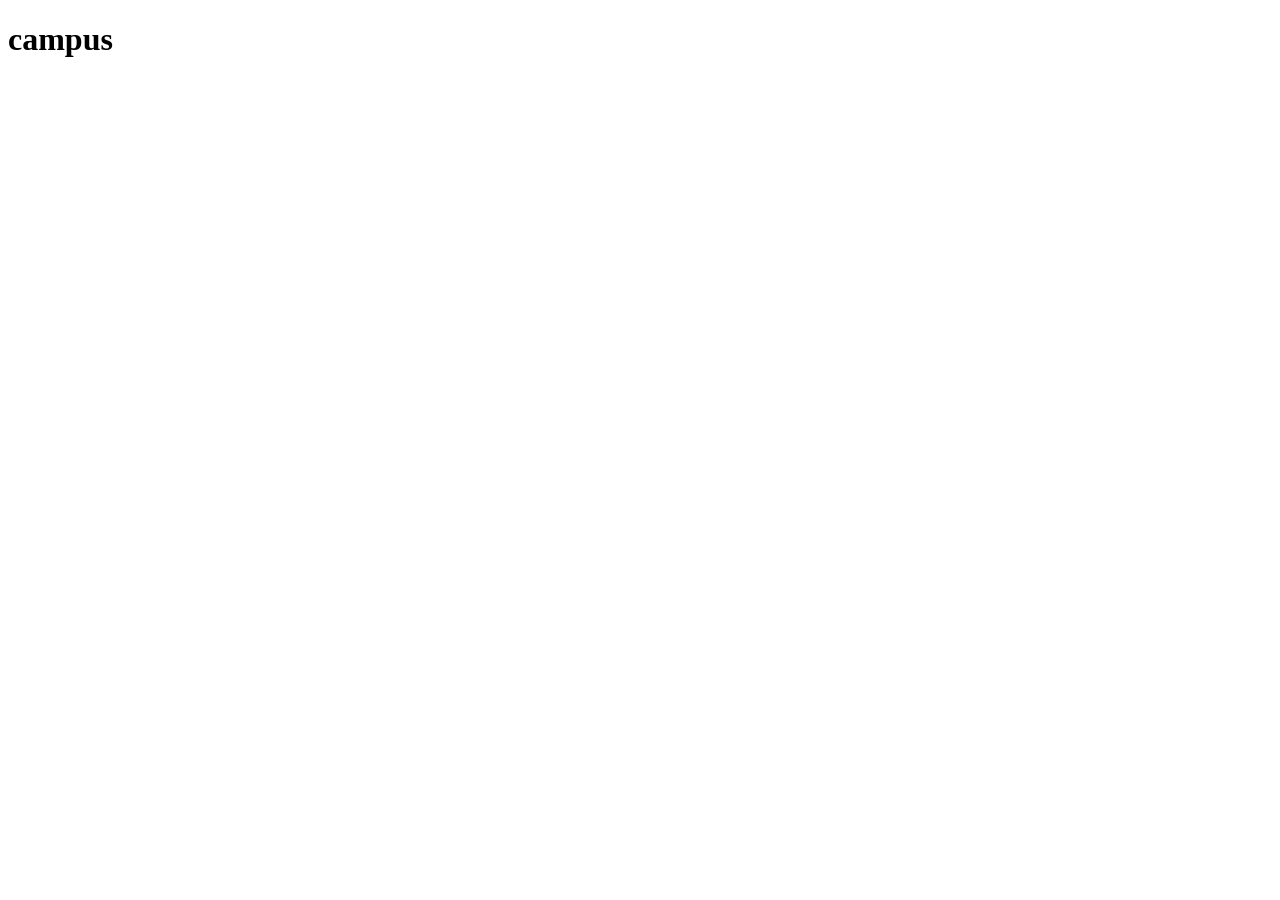
==== index.html @ 8ebcd8c6 "added structure to the repo" ====
<!DOCTYPE html>
<html lang="en">
<head>
    <meta charset="UTF-8">
    <meta name="viewport" content="width=device-width, initial-scale=1.0">
    <title>Student Finance Tracker</title>
</head>
<body>
    <h1>
        campus
    </h1>
</body>
</html>
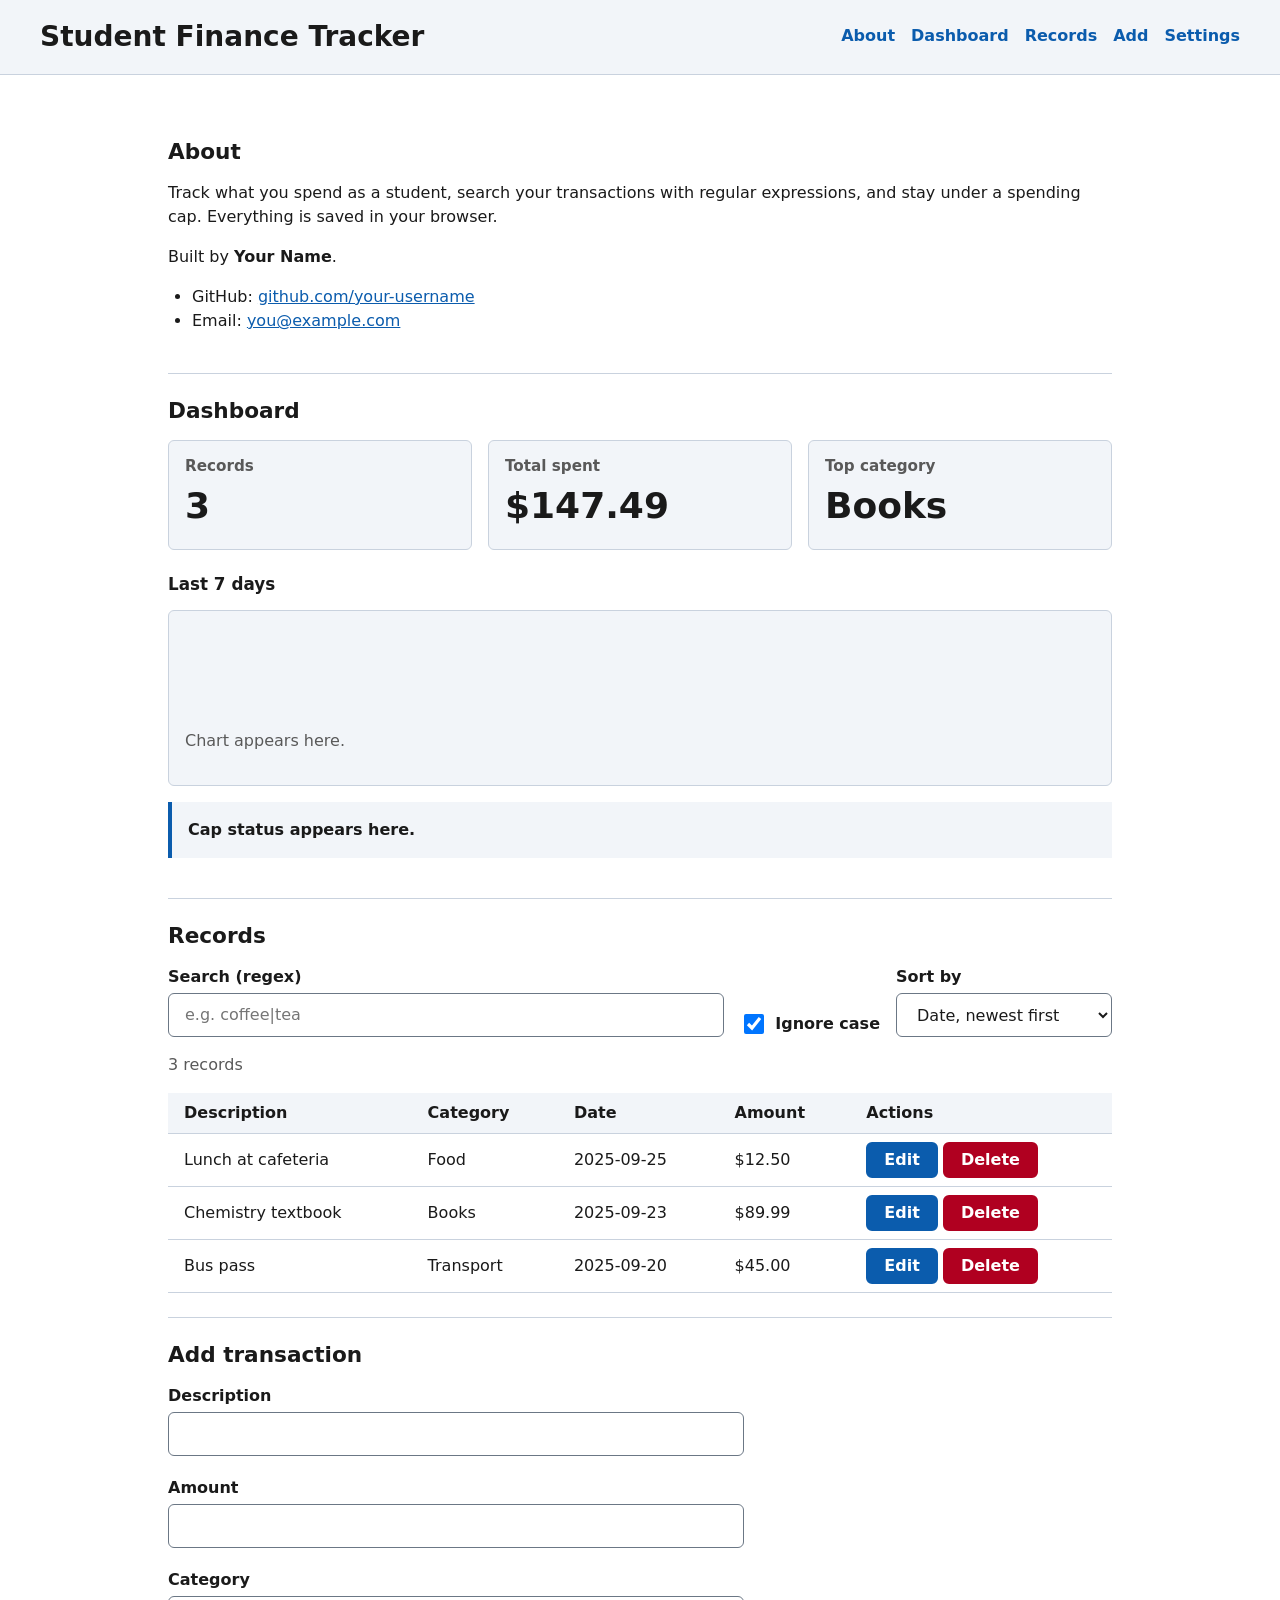
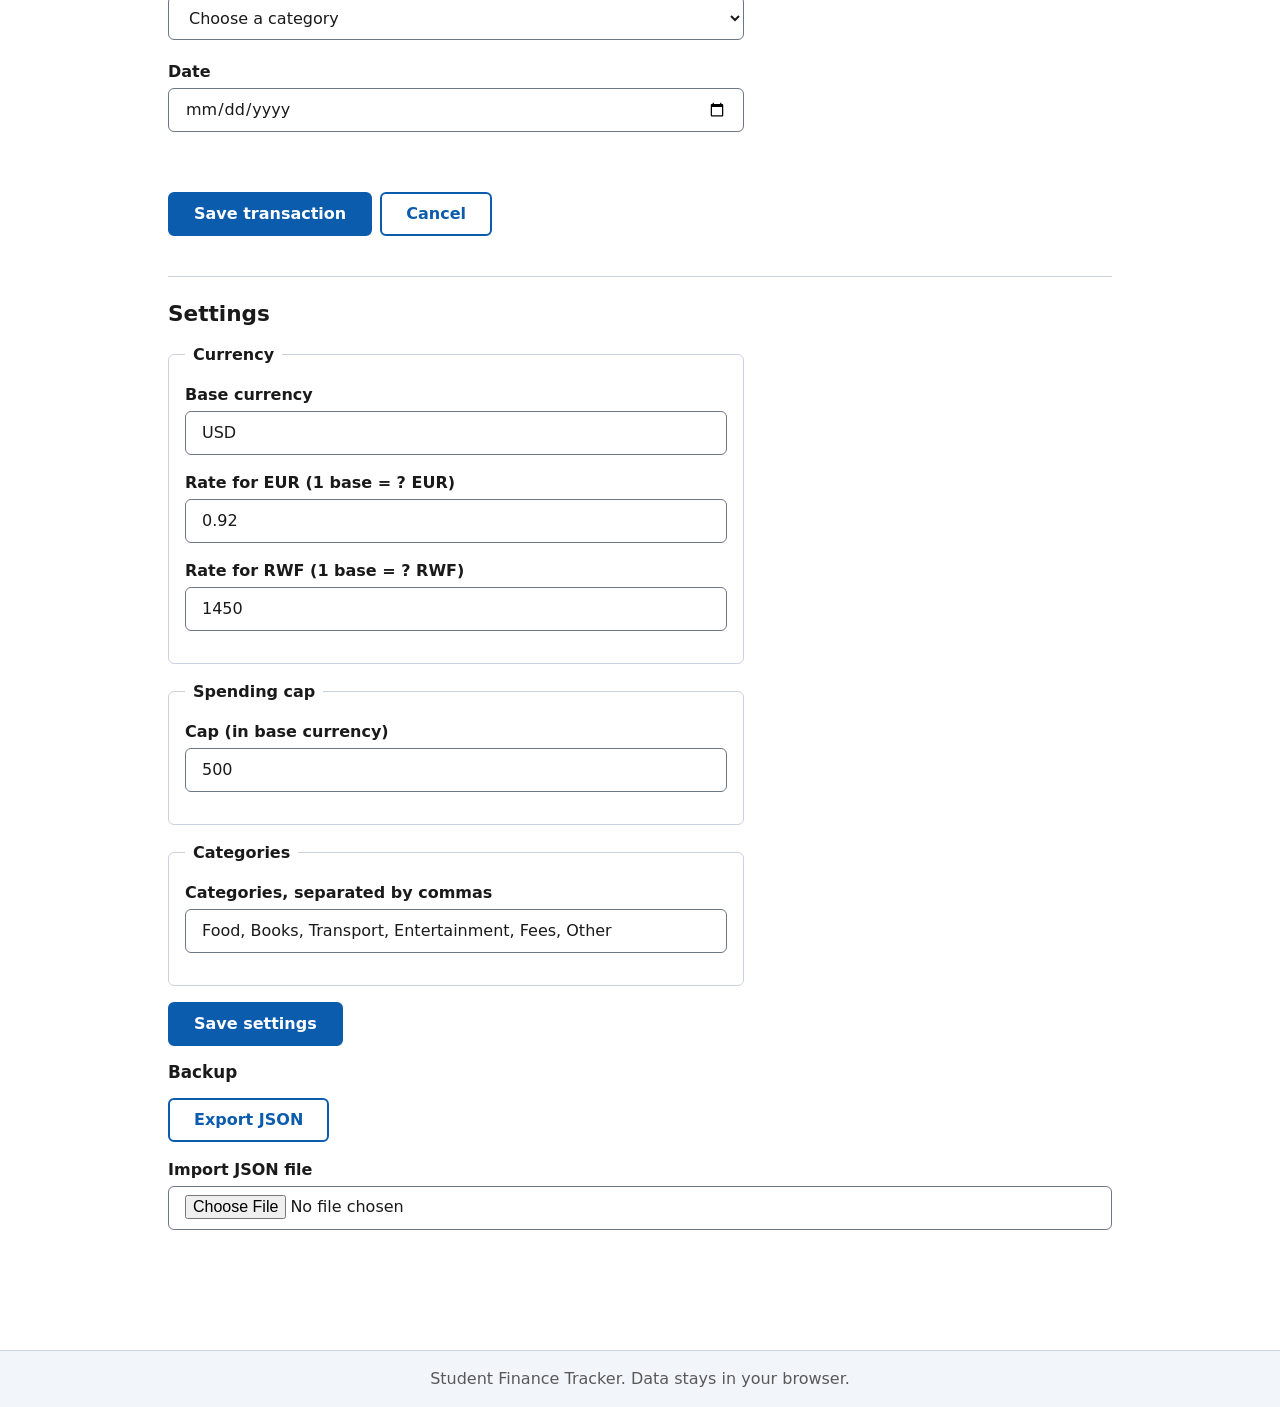
==== commit 54d5d75e: "M2-sematic html and mobile-first base css" ====
--- a/index.html
+++ b/index.html
@@ -1,13 +1,246 @@
 <!DOCTYPE html>
 <html lang="en">
 <head>
-    <meta charset="UTF-8">
-    <meta name="viewport" content="width=device-width, initial-scale=1.0">
-    <title>Student Finance Tracker</title>
+  <meta charset="UTF-8">
+  <meta name="viewport" content="width=device-width, initial-scale=1">
+  <title>Student Finance Tracker</title>
+  <link rel="stylesheet" href="styles/main.css">
 </head>
 <body>
-    <h1>
-        campus
-    </h1>
+  <a class="skip-link" href="#main">Skip to content</a>
+
+  <header class="site-header">
+    <h1>Student Finance Tracker</h1>
+    <nav aria-label="Main">
+      <ul class="nav-list">
+        <li><a href="#about">About</a></li>
+        <li><a href="#dashboard">Dashboard</a></li>
+        <li><a href="#records">Records</a></li>
+        <li><a href="#form">Add</a></li>
+        <li><a href="#settings">Settings</a></li>
+      </ul>
+    </nav>
+  </header>
+
+  <main id="main" tabindex="-1">
+
+    <!-- ABOUT -->
+    <section id="about" aria-labelledby="about-title">
+      <h2 id="about-title">About</h2>
+      <p>Track what you spend as a student, search your transactions with regular expressions, and stay under a spending cap. Everything is saved in your browser.</p>
+      <p>Built by <strong>Your Name</strong>.</p>
+      <ul class="contact-list">
+        <li>GitHub: <a href="https://github.com/dkamanzi-dot">github.com/your-username</a></li>
+        <li>Email: <a href="d.kamanzi@alustudent.com">you@example.com</a></li>
+      </ul>
+    </section>
+
+    <!-- DASHBOARD -->
+    <section id="dashboard" aria-labelledby="dashboard-title">
+      <h2 id="dashboard-title">Dashboard</h2>
+
+      <div class="stats">
+        <div class="stat">
+          <h3>Records</h3>
+          <p class="stat-value" id="stat-count">3</p>
+        </div>
+        <div class="stat">
+          <h3>Total spent</h3>
+          <p class="stat-value" id="stat-total">$147.49</p>
+        </div>
+        <div class="stat">
+          <h3>Top category</h3>
+          <p class="stat-value" id="stat-top">Books</p>
+        </div>
+      </div>
+
+      <h3>Last 7 days</h3>
+      <div class="chart" id="trend-chart" role="img" aria-label="Spending for the last 7 days">
+        <p class="muted">Chart appears here.</p>
+      </div>
+
+      <p id="cap-message" class="cap-message" role="status" aria-live="polite">Cap status appears here.</p>
+    </section>
+
+    <!-- RECORDS -->
+    <section id="records" aria-labelledby="records-title">
+      <h2 id="records-title">Records</h2>
+
+      <div class="toolbar">
+        <div class="field">
+          <label for="search-input">Search (regex)</label>
+          <input type="text" id="search-input" autocomplete="off" placeholder="e.g. coffee|tea">
+        </div>
+        <div class="field field-inline">
+          <input type="checkbox" id="search-case" checked>
+          <label for="search-case">Ignore case</label>
+        </div>
+        <div class="field">
+          <label for="sort-select">Sort by</label>
+          <select id="sort-select">
+            <option value="date-desc">Date, newest first</option>
+            <option value="date-asc">Date, oldest first</option>
+            <option value="description-asc">Description, A to Z</option>
+            <option value="description-desc">Description, Z to A</option>
+            <option value="amount-asc">Amount, low to high</option>
+            <option value="amount-desc">Amount, high to low</option>
+          </select>
+        </div>
+      </div>
+
+      <p id="search-status" class="muted" role="status">3 records</p>
+
+      <table class="records-table">
+        <caption class="visually-hidden">Transactions</caption>
+        <thead>
+          <tr>
+            <th scope="col">Description</th>
+            <th scope="col">Category</th>
+            <th scope="col">Date</th>
+            <th scope="col">Amount</th>
+            <th scope="col">Actions</th>
+          </tr>
+        </thead>
+        <tbody>
+          <tr>
+            <td data-label="Description">Lunch at cafeteria</td>
+            <td data-label="Category">Food</td>
+            <td data-label="Date">2025-09-25</td>
+            <td data-label="Amount">$12.50</td>
+            <td data-label="Actions" class="actions">
+              <button type="button" class="btn btn-small">Edit</button>
+              <button type="button" class="btn btn-small btn-danger">Delete</button>
+            </td>
+          </tr>
+          <tr>
+            <td data-label="Description">Chemistry textbook</td>
+            <td data-label="Category">Books</td>
+            <td data-label="Date">2025-09-23</td>
+            <td data-label="Amount">$89.99</td>
+            <td data-label="Actions" class="actions">
+              <button type="button" class="btn btn-small">Edit</button>
+              <button type="button" class="btn btn-small btn-danger">Delete</button>
+            </td>
+          </tr>
+          <tr>
+            <td data-label="Description">Bus pass</td>
+            <td data-label="Category">Transport</td>
+            <td data-label="Date">2025-09-20</td>
+            <td data-label="Amount">$45.00</td>
+            <td data-label="Actions" class="actions">
+              <button type="button" class="btn btn-small">Edit</button>
+              <button type="button" class="btn btn-small btn-danger">Delete</button>
+            </td>
+          </tr>
+        </tbody>
+      </table>
+    </section>
+
+    <!-- ADD / EDIT FORM -->
+    <section id="form" aria-labelledby="form-title">
+      <h2 id="form-title">Add transaction</h2>
+
+      <form id="record-form" novalidate>
+        <div class="field">
+          <label for="description">Description</label>
+          <input type="text" id="description" name="description" aria-describedby="description-error" required>
+          <p class="error" id="description-error"></p>
+        </div>
+
+        <div class="field">
+          <label for="amount">Amount</label>
+          <input type="text" id="amount" name="amount" inputmode="decimal" aria-describedby="amount-error" required>
+          <p class="error" id="amount-error"></p>
+        </div>
+
+        <div class="field">
+          <label for="category">Category</label>
+          <select id="category" name="category" aria-describedby="category-error" required>
+            <option value="">Choose a category</option>
+            <option>Food</option>
+            <option>Books</option>
+            <option>Transport</option>
+            <option>Entertainment</option>
+            <option>Fees</option>
+            <option>Other</option>
+          </select>
+          <p class="error" id="category-error"></p>
+        </div>
+
+        <div class="field">
+          <label for="date">Date</label>
+          <input type="date" id="date" name="date" aria-describedby="date-error" required>
+          <p class="error" id="date-error"></p>
+        </div>
+
+        <p id="form-status" class="form-status" role="status"></p>
+
+        <div class="form-actions">
+          <button type="submit" class="btn">Save transaction</button>
+          <button type="button" class="btn btn-secondary" id="cancel-edit">Cancel</button>
+        </div>
+      </form>
+    </section>
+
+    <!-- SETTINGS -->
+    <section id="settings" aria-labelledby="settings-title">
+      <h2 id="settings-title">Settings</h2>
+
+      <form id="settings-form" novalidate>
+        <fieldset>
+          <legend>Currency</legend>
+          <div class="field">
+            <label for="base-currency">Base currency</label>
+            <input type="text" id="base-currency" value="USD">
+          </div>
+          <div class="field">
+            <label for="rate-eur">Rate for EUR (1 base = ? EUR)</label>
+            <input type="text" id="rate-eur" inputmode="decimal" value="0.92">
+          </div>
+          <div class="field">
+            <label for="rate-rwf">Rate for RWF (1 base = ? RWF)</label>
+            <input type="text" id="rate-rwf" inputmode="decimal" value="1450">
+          </div>
+        </fieldset>
+
+        <fieldset>
+          <legend>Spending cap</legend>
+          <div class="field">
+            <label for="cap-input">Cap (in base currency)</label>
+            <input type="text" id="cap-input" inputmode="decimal" value="500">
+          </div>
+        </fieldset>
+
+        <fieldset>
+          <legend>Categories</legend>
+          <div class="field">
+            <label for="categories-input">Categories, separated by commas</label>
+            <input type="text" id="categories-input" value="Food, Books, Transport, Entertainment, Fees, Other">
+          </div>
+        </fieldset>
+
+        <div class="form-actions">
+          <button type="submit" class="btn">Save settings</button>
+        </div>
+      </form>
+
+      <h3>Backup</h3>
+      <div class="form-actions">
+        <button type="button" class="btn btn-secondary" id="export-btn">Export JSON</button>
+      </div>
+      <div class="field">
+        <label for="import-file">Import JSON file</label>
+        <input type="file" id="import-file" accept="application/json,.json">
+      </div>
+      <p id="data-status" class="form-status" role="status"></p>
+    </section>
+
+  </main>
+
+  <footer class="site-footer">
+    <p>Student Finance Tracker. Data stays in your browser.</p>
+  </footer>
+
+  <script type="module" src="scripts/ui.js"></script>
 </body>
 </html>
--- a/styles/main.css
+++ b/styles/main.css
@@ -0,0 +1,481 @@
+/* ---------- Tokens ---------- */
+:root {
+  --text: #1a1a1a;
+  --muted: #595959;
+  --bg: #ffffff;
+  --surface: #f2f5f9;
+  --border: #c9d2de;
+  --primary: #0b5cad;
+  --primary-dark: #08457f;
+  --error: #b00020;
+  --mark: #ffe066;
+
+  --space-1: 0.25rem;
+  --space-2: 0.5rem;
+  --space-3: 1rem;
+  --space-4: 1.5rem;
+  --space-5: 2.5rem;
+  --radius: 6px;
+  --font: system-ui, -apple-system, "Segoe UI", Roboto, Arial, sans-serif;
+}
+
+/* ---------- Reset and base ---------- */
+*,
+*::before,
+*::after {
+  box-sizing: border-box;
+}
+
+body {
+  margin: 0;
+  font-family: var(--font);
+  line-height: 1.5;
+  color: var(--text);
+  background: var(--bg);
+}
+
+h1, h2, h3 {
+  line-height: 1.2;
+  margin: 0 0 var(--space-3);
+}
+
+h1 { font-size: 1.5rem; }
+h2 { font-size: 1.35rem; }
+h3 { font-size: 1.05rem; }
+
+p { margin: 0 0 var(--space-3); }
+
+a { color: var(--primary); }
+
+img { max-width: 100%; }
+
+.muted { color: var(--muted); }
+
+/* ---------- Accessibility helpers ---------- */
+.visually-hidden {
+  position: absolute;
+  width: 1px;
+  height: 1px;
+  margin: -1px;
+  padding: 0;
+  overflow: hidden;
+  clip: rect(0 0 0 0);
+  white-space: nowrap;
+  border: 0;
+}
+
+.skip-link {
+  position: absolute;
+  left: var(--space-2);
+  top: -4rem;
+  padding: var(--space-2) var(--space-3);
+  background: var(--text);
+  color: #ffffff;
+  border-radius: var(--radius);
+  z-index: 100;
+}
+
+.skip-link:focus {
+  top: var(--space-2);
+}
+
+:focus-visible {
+  outline: 3px solid var(--primary);
+  outline-offset: 2px;
+}
+
+main:focus {
+  outline: none;
+}
+
+/* ---------- Layout ---------- */
+.site-header {
+  display: flex;
+  flex-direction: column;
+  gap: var(--space-2);
+  padding: var(--space-3);
+  background: var(--surface);
+  border-bottom: 1px solid var(--border);
+}
+
+.site-header h1 { margin: 0; }
+
+.nav-list {
+  display: flex;
+  flex-wrap: wrap;
+  gap: var(--space-2) var(--space-3);
+  margin: 0;
+  padding: 0;
+  list-style: none;
+}
+
+.nav-list a {
+  display: inline-block;
+  padding: var(--space-2) 0;
+  font-weight: 600;
+  text-decoration: none;
+  border-bottom: 2px solid transparent;
+  transition: border-color 0.2s ease;
+}
+
+.nav-list a:hover {
+  border-bottom-color: var(--primary);
+}
+
+main {
+  max-width: 64rem;
+  margin: 0 auto;
+  padding: var(--space-3);
+}
+
+main > section {
+  padding: var(--space-4) 0;
+  border-bottom: 1px solid var(--border);
+}
+
+main > section:last-child {
+  border-bottom: 0;
+}
+
+.contact-list {
+  padding-left: var(--space-4);
+}
+
+.site-footer {
+  padding: var(--space-3);
+  text-align: center;
+  color: var(--muted);
+  background: var(--surface);
+  border-top: 1px solid var(--border);
+}
+
+.site-footer p { margin: 0; }
+
+/* ---------- Forms ---------- */
+.field {
+  display: flex;
+  flex-direction: column;
+  gap: var(--space-1);
+  margin-bottom: var(--space-3);
+}
+
+.field-inline {
+  flex-direction: row;
+  align-items: center;
+  gap: var(--space-2);
+}
+
+label {
+  font-weight: 600;
+}
+
+input[type="text"],
+input[type="date"],
+input[type="file"],
+select {
+  width: 100%;
+  min-height: 2.75rem;
+  padding: var(--space-2) var(--space-3);
+  font: inherit;
+  color: var(--text);
+  background: #ffffff;
+  border: 1px solid #6b7785;
+  border-radius: var(--radius);
+}
+
+input[type="checkbox"] {
+  width: 1.25rem;
+  height: 1.25rem;
+}
+
+fieldset {
+  margin: 0 0 var(--space-3);
+  padding: var(--space-3);
+  border: 1px solid var(--border);
+  border-radius: var(--radius);
+}
+
+legend {
+  padding: 0 var(--space-2);
+  font-weight: 700;
+}
+
+.error {
+  min-height: 0;
+  margin: 0;
+  color: var(--error);
+  font-size: 0.9rem;
+}
+
+.field-invalid input,
+.field-invalid select {
+  border-color: var(--error);
+}
+
+.form-status {
+  min-height: 1.5rem;
+  font-weight: 600;
+}
+
+.form-actions {
+  display: flex;
+  flex-wrap: wrap;
+  gap: var(--space-2);
+  margin-bottom: var(--space-3);
+}
+
+/* ---------- Buttons ---------- */
+.btn {
+  min-height: 2.75rem;
+  padding: var(--space-2) var(--space-4);
+  font: inherit;
+  font-weight: 600;
+  color: #ffffff;
+  background: var(--primary);
+  border: 2px solid var(--primary);
+  border-radius: var(--radius);
+  cursor: pointer;
+  transition: background-color 0.2s ease, border-color 0.2s ease;
+}
+
+.btn:hover {
+  background: var(--primary-dark);
+  border-color: var(--primary-dark);
+}
+
+.btn-secondary {
+  color: var(--primary);
+  background: #ffffff;
+}
+
+.btn-secondary:hover {
+  color: #ffffff;
+}
+
+.btn-danger {
+  background: var(--error);
+  border-color: var(--error);
+}
+
+.btn-danger:hover {
+  background: #820018;
+  border-color: #820018;
+}
+
+.btn-small {
+  min-height: 2.25rem;
+  padding: var(--space-1) var(--space-3);
+}
+
+/* ---------- Dashboard ---------- */
+.stats {
+  display: flex;
+  flex-direction: column;
+  gap: var(--space-3);
+  margin-bottom: var(--space-4);
+}
+
+.stat {
+  padding: var(--space-3);
+  background: var(--surface);
+  border: 1px solid var(--border);
+  border-radius: var(--radius);
+}
+
+.stat h3 {
+  margin-bottom: var(--space-1);
+  color: var(--muted);
+  font-size: 0.95rem;
+}
+
+.stat-value {
+  margin: 0;
+  font-size: 1.75rem;
+  font-weight: 700;
+}
+
+.chart {
+  display: flex;
+  align-items: flex-end;
+  gap: var(--space-2);
+  min-height: 8rem;
+  padding: var(--space-3);
+  margin-bottom: var(--space-3);
+  background: var(--surface);
+  border: 1px solid var(--border);
+  border-radius: var(--radius);
+}
+
+.cap-message {
+  padding: var(--space-3);
+  font-weight: 600;
+  border-left: 4px solid var(--primary);
+  background: var(--surface);
+}
+
+.cap-message.over {
+  color: var(--error);
+  border-left-color: var(--error);
+}
+
+/* ---------- Records toolbar and mark ---------- */
+.toolbar {
+  display: flex;
+  flex-direction: column;
+}
+
+mark {
+  background: var(--mark);
+  color: var(--text);
+  padding: 0 2px;
+  border-radius: 2px;
+}
+
+/* ---------- Records: cards on mobile (default) ---------- */
+.records-table {
+  width: 100%;
+  border-collapse: collapse;
+}
+
+.records-table thead {
+  position: absolute;
+  width: 1px;
+  height: 1px;
+  overflow: hidden;
+  clip: rect(0 0 0 0);
+}
+
+.records-table tr {
+  display: block;
+  margin-bottom: var(--space-3);
+  padding: var(--space-3);
+  background: var(--surface);
+  border: 1px solid var(--border);
+  border-radius: var(--radius);
+}
+
+.records-table td {
+  display: flex;
+  justify-content: space-between;
+  gap: var(--space-3);
+  padding: var(--space-1) 0;
+}
+
+.records-table td::before {
+  content: attr(data-label);
+  font-weight: 700;
+  color: var(--muted);
+}
+
+.records-table td.actions {
+  justify-content: flex-start;
+  padding-top: var(--space-2);
+}
+
+.records-table td.actions::before {
+  content: none;
+}
+
+/* ---------- Tablet: 768px ---------- */
+@media (min-width: 768px) {
+  h1 { font-size: 1.75rem; }
+
+  .site-header {
+    flex-direction: row;
+    align-items: center;
+    justify-content: space-between;
+    padding: var(--space-3) var(--space-4);
+  }
+
+  main {
+    padding: var(--space-4);
+  }
+
+  .stats {
+    flex-direction: row;
+  }
+
+  .stat {
+    flex: 1;
+  }
+
+  .toolbar {
+    flex-direction: row;
+    align-items: flex-end;
+    gap: var(--space-3);
+  }
+
+  .toolbar .field:first-child {
+    flex: 1;
+  }
+
+  #record-form,
+  #settings-form {
+    max-width: 36rem;
+  }
+
+  /* cards become a real table */
+  .records-table thead {
+    position: static;
+    width: auto;
+    height: auto;
+    overflow: visible;
+    clip: auto;
+  }
+
+  .records-table tr {
+    display: table-row;
+    margin: 0;
+    padding: 0;
+    background: none;
+    border: 0;
+    border-radius: 0;
+  }
+
+  .records-table td,
+  .records-table th {
+    display: table-cell;
+    padding: var(--space-2) var(--space-3);
+    text-align: left;
+    border-bottom: 1px solid var(--border);
+  }
+
+  .records-table th {
+    background: var(--surface);
+  }
+
+  .records-table td::before {
+    content: none;
+  }
+
+  .records-table td.actions {
+    white-space: nowrap;
+  }
+}
+
+/* ---------- Desktop: 1024px ---------- */
+@media (min-width: 1024px) {
+  .site-header {
+    padding: var(--space-3) var(--space-5);
+  }
+
+  main {
+    padding: var(--space-5);
+  }
+
+  .stat-value {
+    font-size: 2.25rem;
+  }
+
+  .chart {
+    min-height: 11rem;
+  }
+}
+
+/* ---------- Reduced motion ---------- */
+@media (prefers-reduced-motion: reduce) {
+  * {
+    transition: none !important;
+    animation: none !important;
+  }
+}
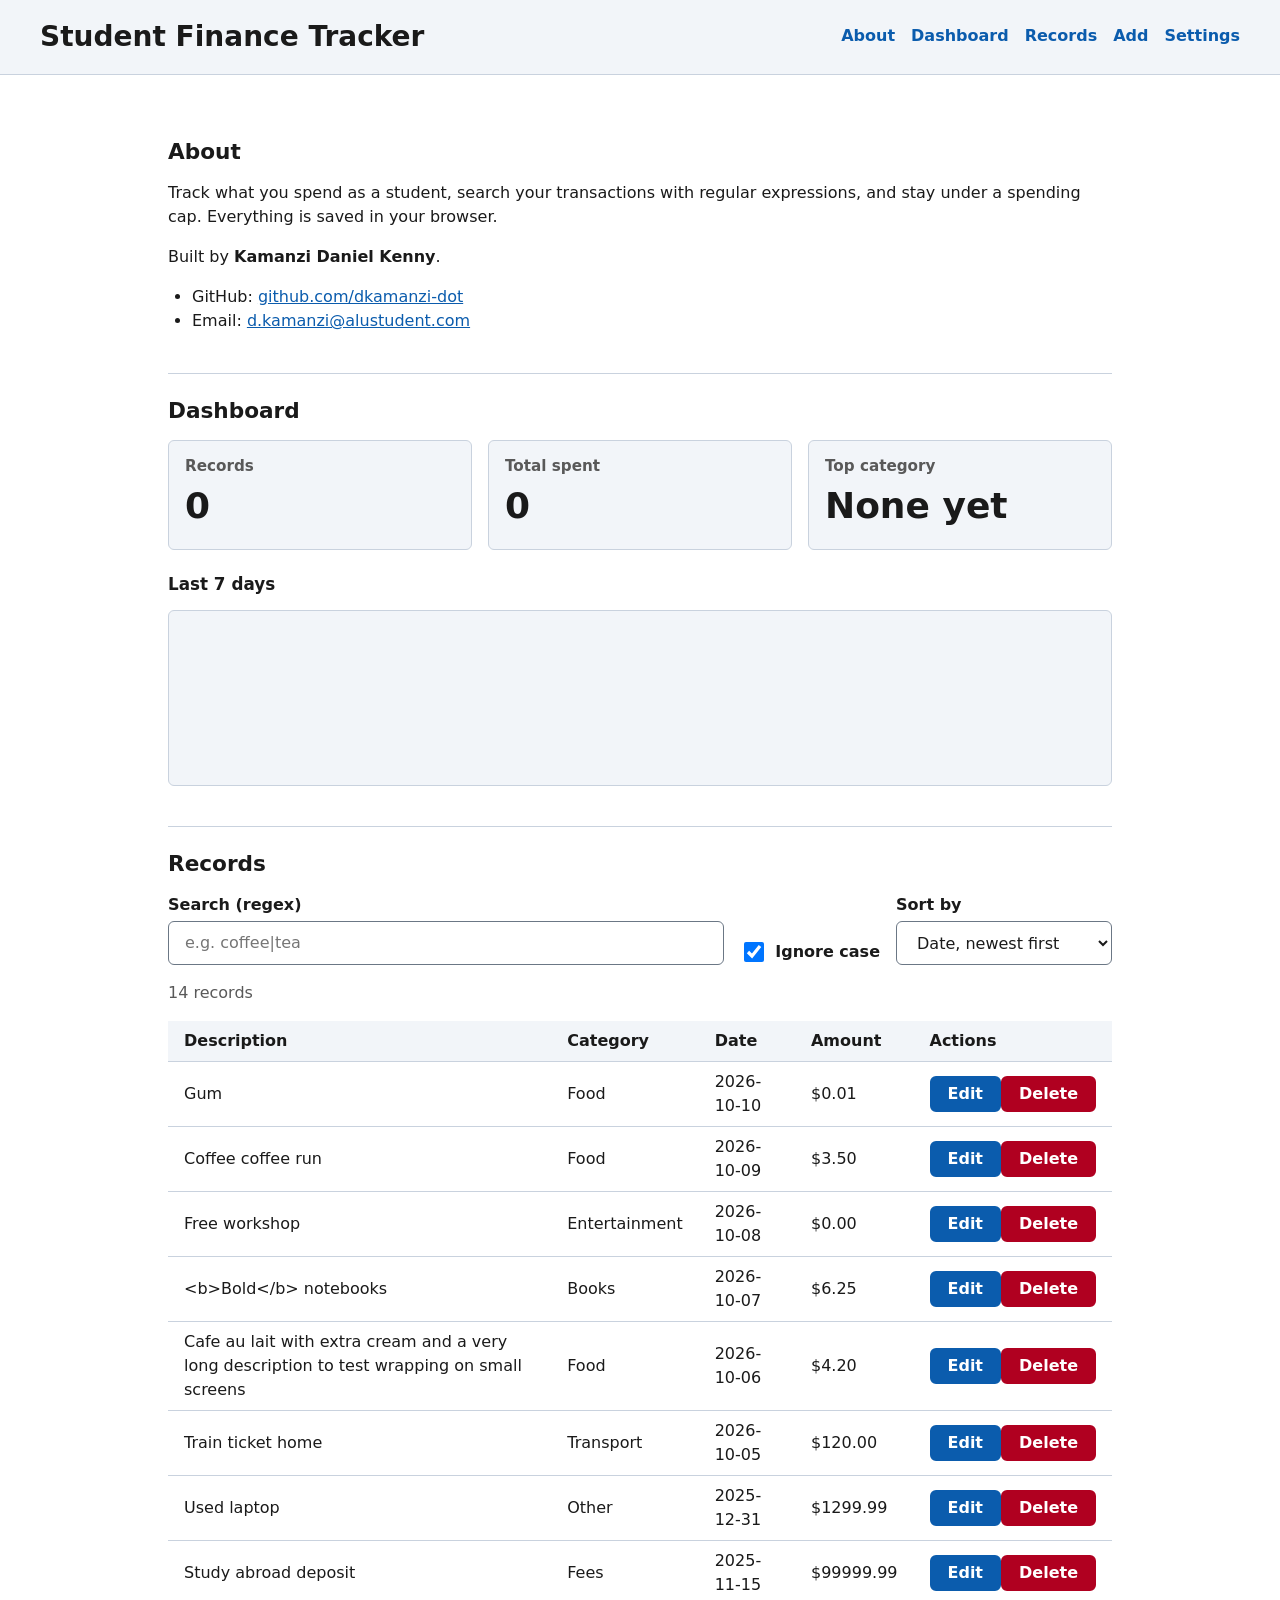
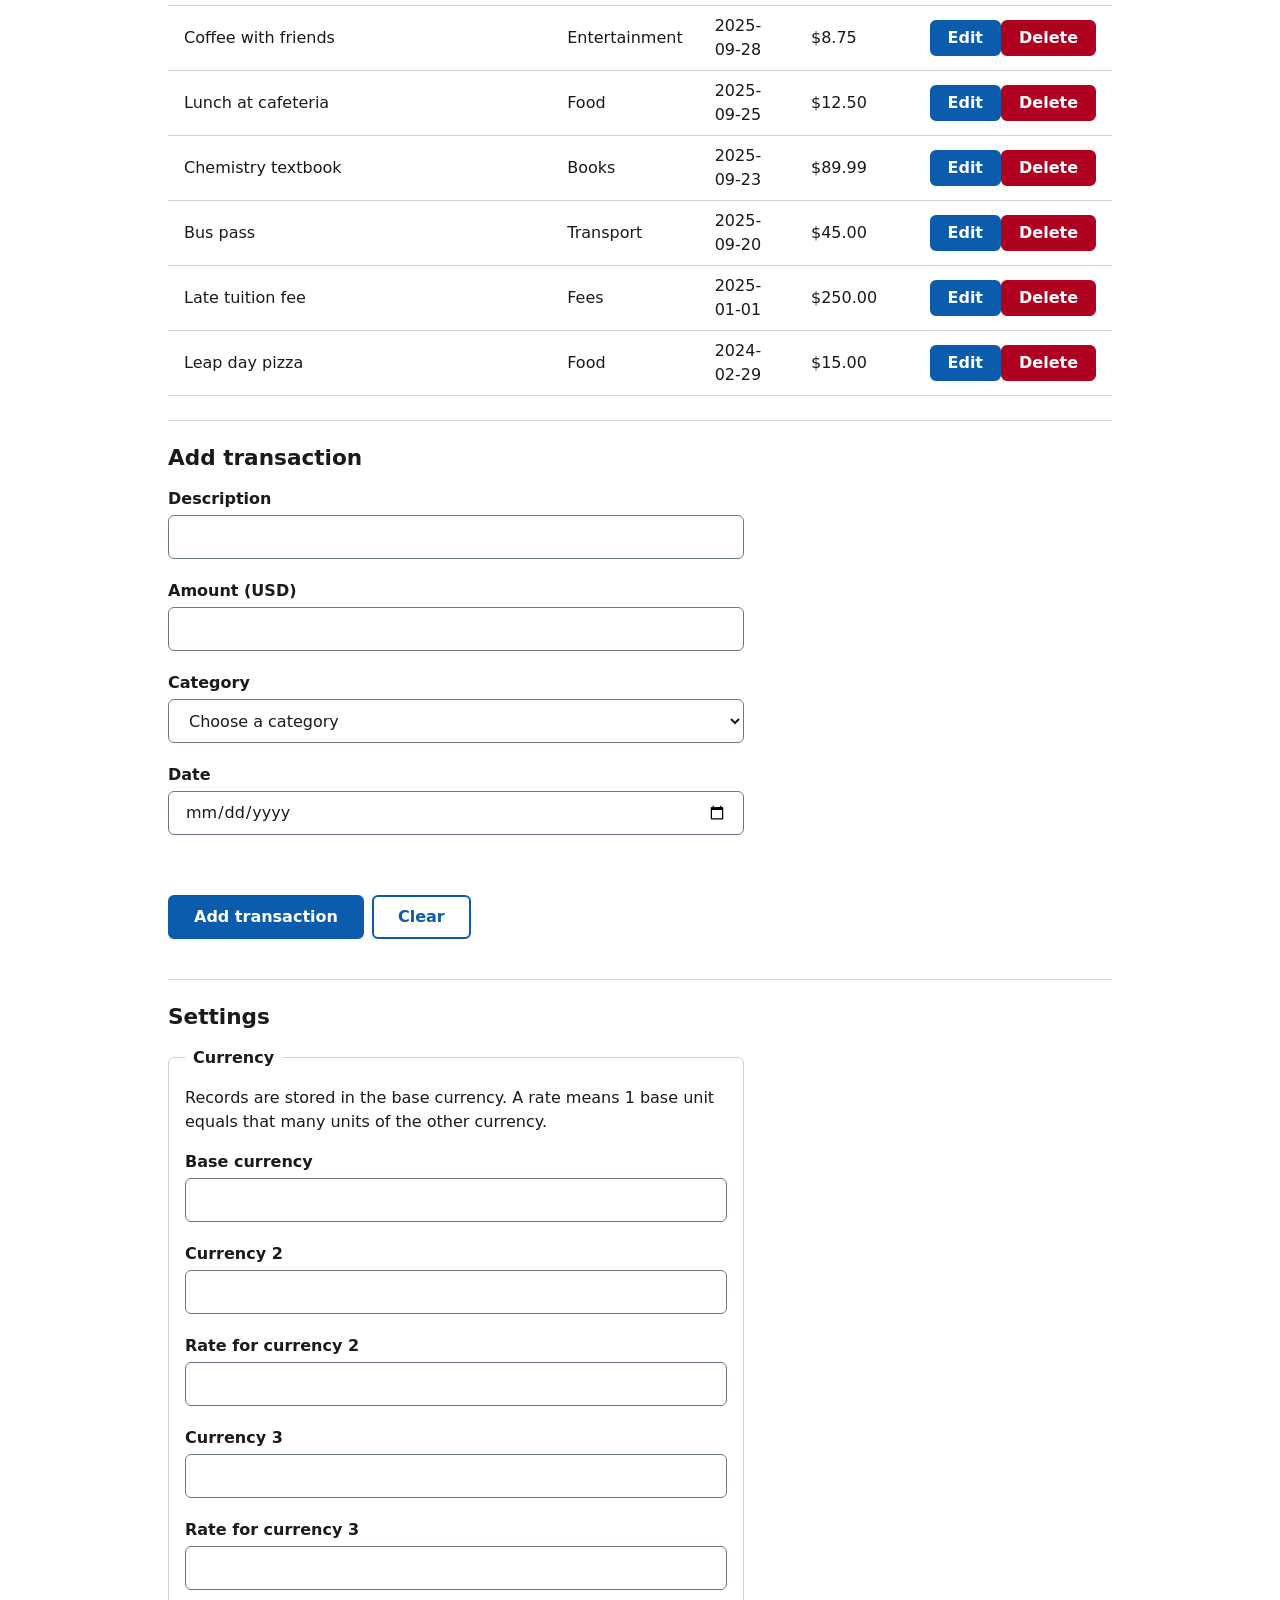
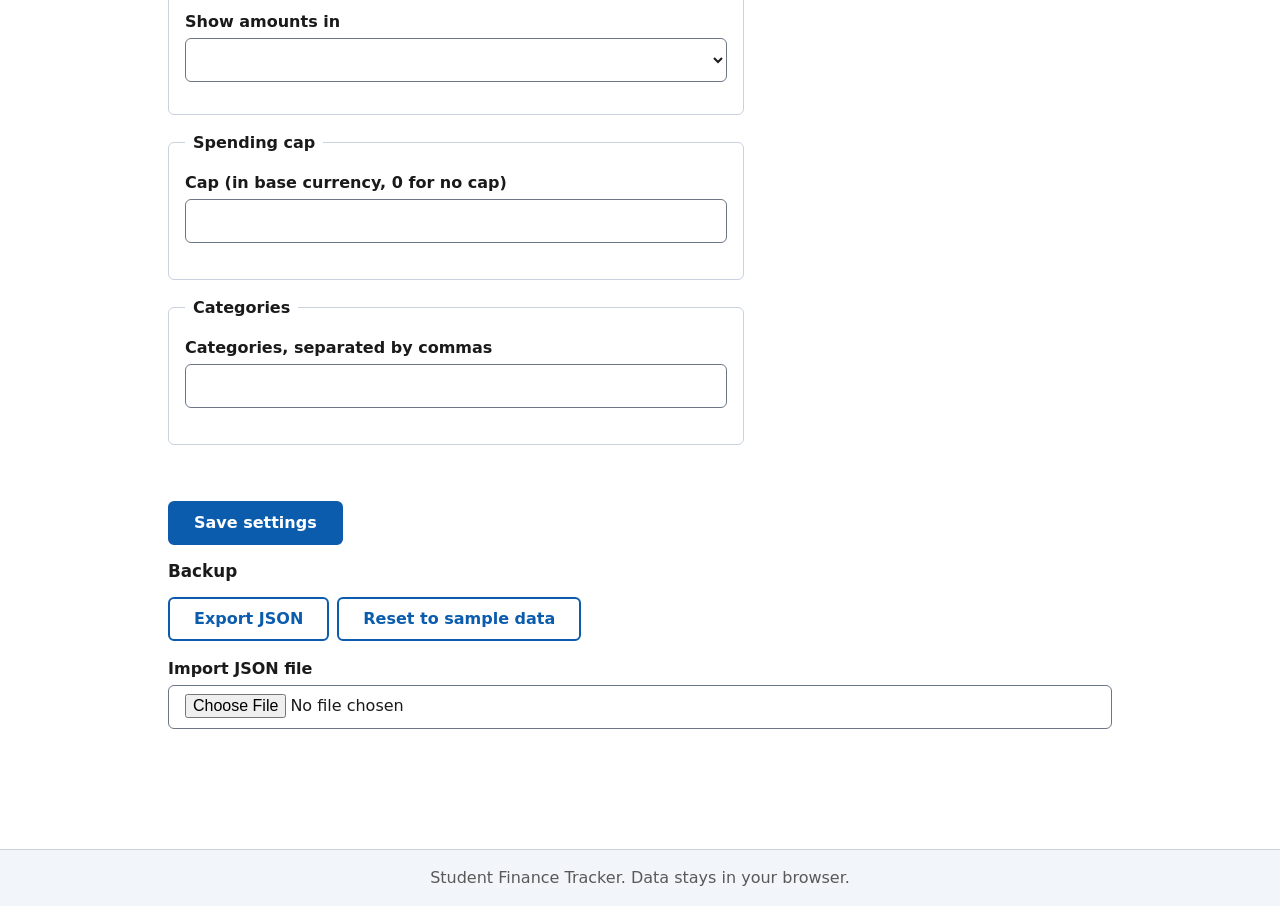
==== commit b7cc5bef: "M4 – Render + Sort + Regex Search" ====
--- a/index.html
+++ b/index.html
@@ -1,246 +1,354 @@
-<!DOCTYPE html>
+<!doctype html>
 <html lang="en">
-<head>
-  <meta charset="UTF-8">
-  <meta name="viewport" content="width=device-width, initial-scale=1">
-  <title>Student Finance Tracker</title>
-  <link rel="stylesheet" href="styles/main.css">
-</head>
-<body>
-  <a class="skip-link" href="#main">Skip to content</a>
-
-  <header class="site-header">
-    <h1>Student Finance Tracker</h1>
-    <nav aria-label="Main">
-      <ul class="nav-list">
-        <li><a href="#about">About</a></li>
-        <li><a href="#dashboard">Dashboard</a></li>
-        <li><a href="#records">Records</a></li>
-        <li><a href="#form">Add</a></li>
-        <li><a href="#settings">Settings</a></li>
-      </ul>
-    </nav>
-  </header>
-
-  <main id="main" tabindex="-1">
-
-    <!-- ABOUT -->
-    <section id="about" aria-labelledby="about-title">
-      <h2 id="about-title">About</h2>
-      <p>Track what you spend as a student, search your transactions with regular expressions, and stay under a spending cap. Everything is saved in your browser.</p>
-      <p>Built by <strong>Your Name</strong>.</p>
-      <ul class="contact-list">
-        <li>GitHub: <a href="https://github.com/dkamanzi-dot">github.com/your-username</a></li>
-        <li>Email: <a href="d.kamanzi@alustudent.com">you@example.com</a></li>
-      </ul>
-    </section>
-
-    <!-- DASHBOARD -->
-    <section id="dashboard" aria-labelledby="dashboard-title">
-      <h2 id="dashboard-title">Dashboard</h2>
-
-      <div class="stats">
-        <div class="stat">
-          <h3>Records</h3>
-          <p class="stat-value" id="stat-count">3</p>
+  <head>
+    <meta charset="UTF-8" />
+    <meta name="viewport" content="width=device-width, initial-scale=1" />
+    <title>Student Finance Tracker</title>
+    <link rel="stylesheet" href="styles/main.css" />
+  </head>
+  <body>
+    <a class="skip-link" href="#main">Skip to content</a>
+
+    <header class="site-header">
+      <h1>Student Finance Tracker</h1>
+      <nav aria-label="Main">
+        <ul class="nav-list">
+          <li><a href="#about">About</a></li>
+          <li><a href="#dashboard">Dashboard</a></li>
+          <li><a href="#records">Records</a></li>
+          <li><a href="#form">Add</a></li>
+          <li><a href="#settings">Settings</a></li>
+        </ul>
+      </nav>
+    </header>
+
+    <main id="main" tabindex="-1">
+      <!-- ABOUT -->
+      <section id="about" aria-labelledby="about-title">
+        <h2 id="about-title">About</h2>
+        <p>
+          Track what you spend as a student, search your transactions with
+          regular expressions, and stay under a spending cap. Everything is
+          saved in your browser.
+        </p>
+        <p>Built by <strong>Kamanzi Daniel Kenny</strong>.</p>
+        <ul class="contact-list">
+          <li>
+            GitHub:
+            <a href="https://github.com/dkamanzi-dot"
+              >github.com/dkamanzi-dot</a
+            >
+          </li>
+          <li>
+            Email:
+            <a href="mailto:d.kamanzi@alustudent.com"
+              >d.kamanzi@alustudent.com</a
+            >
+          </li>
+        </ul>
+      </section>
+
+      <!-- DASHBOARD -->
+      <section id="dashboard" aria-labelledby="dashboard-title">
+        <h2 id="dashboard-title">Dashboard</h2>
+        <p id="display-note" class="muted"></p>
+
+        <div class="stats">
+          <div class="stat">
+            <h3>Records</h3>
+            <p class="stat-value" id="stat-count">0</p>
+          </div>
+          <div class="stat">
+            <h3>Total spent</h3>
+            <p class="stat-value" id="stat-total">0</p>
+          </div>
+          <div class="stat">
+            <h3>Top category</h3>
+            <p class="stat-value" id="stat-top">None yet</p>
+          </div>
         </div>
-        <div class="stat">
-          <h3>Total spent</h3>
-          <p class="stat-value" id="stat-total">$147.49</p>
+
+        <h3>Last 7 days</h3>
+        <div
+          class="chart"
+          id="trend-chart"
+          role="img"
+          aria-label="Spending for the last 7 days"
+        ></div>
+
+        <p
+          id="cap-message"
+          class="cap-message"
+          role="status"
+          aria-live="polite"
+        ></p>
+        <p
+          id="cap-alert"
+          class="cap-message over"
+          role="alert"
+          aria-live="assertive"
+        ></p>
+      </section>
+
+      <!-- RECORDS -->
+      <section id="records" aria-labelledby="records-title">
+        <h2 id="records-title">Records</h2>
+
+        <div class="toolbar">
+          <div class="field">
+            <label for="search-input">Search (regex)</label>
+            <input
+              type="text"
+              id="search-input"
+              autocomplete="off"
+              placeholder="e.g. coffee|tea"
+            />
+          </div>
+          <div class="field field-inline">
+            <input type="checkbox" id="search-case" checked />
+            <label for="search-case">Ignore case</label>
+          </div>
+          <div class="field">
+            <label for="sort-select">Sort by</label>
+            <select id="sort-select">
+              <option value="date-desc">Date, newest first</option>
+              <option value="date-asc">Date, oldest first</option>
+              <option value="description-asc">Description, A to Z</option>
+              <option value="description-desc">Description, Z to A</option>
+              <option value="amount-asc">Amount, low to high</option>
+              <option value="amount-desc">Amount, high to low</option>
+            </select>
+          </div>
         </div>
-        <div class="stat">
-          <h3>Top category</h3>
-          <p class="stat-value" id="stat-top">Books</p>
-        </div>
-      </div>
-
-      <h3>Last 7 days</h3>
-      <div class="chart" id="trend-chart" role="img" aria-label="Spending for the last 7 days">
-        <p class="muted">Chart appears here.</p>
-      </div>
-
-      <p id="cap-message" class="cap-message" role="status" aria-live="polite">Cap status appears here.</p>
-    </section>
-
-    <!-- RECORDS -->
-    <section id="records" aria-labelledby="records-title">
-      <h2 id="records-title">Records</h2>
-
-      <div class="toolbar">
-        <div class="field">
-          <label for="search-input">Search (regex)</label>
-          <input type="text" id="search-input" autocomplete="off" placeholder="e.g. coffee|tea">
-        </div>
-        <div class="field field-inline">
-          <input type="checkbox" id="search-case" checked>
-          <label for="search-case">Ignore case</label>
+
+        <p id="search-status" class="muted" role="status"></p>
+
+        <table class="records-table">
+          <caption class="visually-hidden">
+            Transactions
+          </caption>
+          <thead>
+            <tr>
+              <th scope="col">Description</th>
+              <th scope="col">Category</th>
+              <th scope="col">Date</th>
+              <th scope="col">Amount</th>
+              <th scope="col">Actions</th>
+            </tr>
+          </thead>
+          <tbody id="records-body"></tbody>
+        </table>
+      </section>
+
+      <!-- ADD / EDIT FORM -->
+      <section id="form" aria-labelledby="form-title">
+        <h2 id="form-title">Add transaction</h2>
+
+        <form id="record-form" novalidate>
+          <div class="field">
+            <label for="description">Description</label>
+            <input
+              type="text"
+              id="description"
+              name="description"
+              aria-describedby="description-error"
+              required
+            />
+            <p class="error" id="description-error"></p>
+          </div>
+
+          <div class="field">
+            <label for="amount"
+              >Amount (<span id="amount-currency">USD</span>)</label
+            >
+            <input
+              type="text"
+              id="amount"
+              name="amount"
+              inputmode="decimal"
+              aria-describedby="amount-error"
+              required
+            />
+            <p class="error" id="amount-error"></p>
+          </div>
+
+          <div class="field">
+            <label for="category">Category</label>
+            <select
+              id="category"
+              name="category"
+              aria-describedby="category-error"
+              required
+            >
+              <option value="">Choose a category</option>
+            </select>
+            <p class="error" id="category-error"></p>
+          </div>
+
+          <div class="field">
+            <label for="date">Date</label>
+            <input
+              type="date"
+              id="date"
+              name="date"
+              aria-describedby="date-error"
+              required
+            />
+            <p class="error" id="date-error"></p>
+          </div>
+
+          <p id="form-status" class="form-status" role="status"></p>
+
+          <div class="form-actions">
+            <button type="submit" class="btn" id="save-btn">
+              Add transaction
+            </button>
+            <button type="button" class="btn btn-secondary" id="clear-btn">
+              Clear
+            </button>
+          </div>
+        </form>
+      </section>
+
+      <!-- SETTINGS -->
+      <section id="settings" aria-labelledby="settings-title">
+        <h2 id="settings-title">Settings</h2>
+
+        <form id="settings-form" novalidate>
+          <fieldset>
+            <legend>Currency</legend>
+            <p class="hint">
+              Records are stored in the base currency. A rate means 1 base unit
+              equals that many units of the other currency.
+            </p>
+
+            <div class="field">
+              <label for="base-currency">Base currency</label>
+              <input
+                type="text"
+                id="base-currency"
+                maxlength="3"
+                autocomplete="off"
+                aria-describedby="base-currency-error"
+              />
+              <p class="error" id="base-currency-error"></p>
+            </div>
+
+            <div class="field-pair">
+              <div class="field">
+                <label for="cur2-code">Currency 2</label>
+                <input
+                  type="text"
+                  id="cur2-code"
+                  maxlength="3"
+                  autocomplete="off"
+                  aria-describedby="cur2-code-error"
+                />
+                <p class="error" id="cur2-code-error"></p>
+              </div>
+              <div class="field">
+                <label for="cur2-rate">Rate for currency 2</label>
+                <input
+                  type="text"
+                  id="cur2-rate"
+                  inputmode="decimal"
+                  autocomplete="off"
+                  aria-describedby="cur2-rate-error"
+                />
+                <p class="error" id="cur2-rate-error"></p>
+              </div>
+            </div>
+
+            <div class="field-pair">
+              <div class="field">
+                <label for="cur3-code">Currency 3</label>
+                <input
+                  type="text"
+                  id="cur3-code"
+                  maxlength="3"
+                  autocomplete="off"
+                  aria-describedby="cur3-code-error"
+                />
+                <p class="error" id="cur3-code-error"></p>
+              </div>
+              <div class="field">
+                <label for="cur3-rate">Rate for currency 3</label>
+                <input
+                  type="text"
+                  id="cur3-rate"
+                  inputmode="decimal"
+                  autocomplete="off"
+                  aria-describedby="cur3-rate-error"
+                />
+                <p class="error" id="cur3-rate-error"></p>
+              </div>
+            </div>
+
+            <div class="field">
+              <label for="display-currency">Show amounts in</label>
+              <select id="display-currency"></select>
+            </div>
+          </fieldset>
+          <fieldset>
+            <legend>Spending cap</legend>
+            <div class="field">
+              <label for="cap-input"
+                >Cap (in base currency, 0 for no cap)</label
+              >
+              <input
+                type="text"
+                id="cap-input"
+                inputmode="decimal"
+                autocomplete="off"
+                aria-describedby="cap-input-error"
+              />
+              <p class="error" id="cap-input-error"></p>
+            </div>
+          </fieldset>
+          <fieldset>
+            <legend>Categories</legend>
+            <div class="field">
+              <label for="categories-input"
+                >Categories, separated by commas</label
+              >
+              <input
+                type="text"
+                id="categories-input"
+                autocomplete="off"
+                aria-describedby="categories-input-error"
+              />
+              <p class="error" id="categories-input-error"></p>
+            </div>
+          </fieldset>
+
+          <p id="settings-status" class="form-status" role="status"></p>
+
+          <div class="form-actions">
+            <button type="submit" class="btn">Save settings</button>
+          </div>
+        </form>
+
+        <h3>Backup</h3>
+        <div class="form-actions">
+          <button type="button" class="btn btn-secondary" id="export-btn">
+            Export JSON
+          </button>
+          <button type="button" class="btn btn-secondary" id="reset-btn">
+            Reset to sample data
+          </button>
         </div>
         <div class="field">
-          <label for="sort-select">Sort by</label>
-          <select id="sort-select">
-            <option value="date-desc">Date, newest first</option>
-            <option value="date-asc">Date, oldest first</option>
-            <option value="description-asc">Description, A to Z</option>
-            <option value="description-desc">Description, Z to A</option>
-            <option value="amount-asc">Amount, low to high</option>
-            <option value="amount-desc">Amount, high to low</option>
-          </select>
+          <label for="import-file">Import JSON file</label>
+          <input type="file" id="import-file" accept="application/json,.json" />
         </div>
-      </div>
-
-      <p id="search-status" class="muted" role="status">3 records</p>
-
-      <table class="records-table">
-        <caption class="visually-hidden">Transactions</caption>
-        <thead>
-          <tr>
-            <th scope="col">Description</th>
-            <th scope="col">Category</th>
-            <th scope="col">Date</th>
-            <th scope="col">Amount</th>
-            <th scope="col">Actions</th>
-          </tr>
-        </thead>
-        <tbody>
-          <tr>
-            <td data-label="Description">Lunch at cafeteria</td>
-            <td data-label="Category">Food</td>
-            <td data-label="Date">2025-09-25</td>
-            <td data-label="Amount">$12.50</td>
-            <td data-label="Actions" class="actions">
-              <button type="button" class="btn btn-small">Edit</button>
-              <button type="button" class="btn btn-small btn-danger">Delete</button>
-            </td>
-          </tr>
-          <tr>
-            <td data-label="Description">Chemistry textbook</td>
-            <td data-label="Category">Books</td>
-            <td data-label="Date">2025-09-23</td>
-            <td data-label="Amount">$89.99</td>
-            <td data-label="Actions" class="actions">
-              <button type="button" class="btn btn-small">Edit</button>
-              <button type="button" class="btn btn-small btn-danger">Delete</button>
-            </td>
-          </tr>
-          <tr>
-            <td data-label="Description">Bus pass</td>
-            <td data-label="Category">Transport</td>
-            <td data-label="Date">2025-09-20</td>
-            <td data-label="Amount">$45.00</td>
-            <td data-label="Actions" class="actions">
-              <button type="button" class="btn btn-small">Edit</button>
-              <button type="button" class="btn btn-small btn-danger">Delete</button>
-            </td>
-          </tr>
-        </tbody>
-      </table>
-    </section>
-
-    <!-- ADD / EDIT FORM -->
-    <section id="form" aria-labelledby="form-title">
-      <h2 id="form-title">Add transaction</h2>
-
-      <form id="record-form" novalidate>
-        <div class="field">
-          <label for="description">Description</label>
-          <input type="text" id="description" name="description" aria-describedby="description-error" required>
-          <p class="error" id="description-error"></p>
-        </div>
-
-        <div class="field">
-          <label for="amount">Amount</label>
-          <input type="text" id="amount" name="amount" inputmode="decimal" aria-describedby="amount-error" required>
-          <p class="error" id="amount-error"></p>
-        </div>
-
-        <div class="field">
-          <label for="category">Category</label>
-          <select id="category" name="category" aria-describedby="category-error" required>
-            <option value="">Choose a category</option>
-            <option>Food</option>
-            <option>Books</option>
-            <option>Transport</option>
-            <option>Entertainment</option>
-            <option>Fees</option>
-            <option>Other</option>
-          </select>
-          <p class="error" id="category-error"></p>
-        </div>
-
-        <div class="field">
-          <label for="date">Date</label>
-          <input type="date" id="date" name="date" aria-describedby="date-error" required>
-          <p class="error" id="date-error"></p>
-        </div>
-
-        <p id="form-status" class="form-status" role="status"></p>
-
-        <div class="form-actions">
-          <button type="submit" class="btn">Save transaction</button>
-          <button type="button" class="btn btn-secondary" id="cancel-edit">Cancel</button>
-        </div>
-      </form>
-    </section>
-
-    <!-- SETTINGS -->
-    <section id="settings" aria-labelledby="settings-title">
-      <h2 id="settings-title">Settings</h2>
-
-      <form id="settings-form" novalidate>
-        <fieldset>
-          <legend>Currency</legend>
-          <div class="field">
-            <label for="base-currency">Base currency</label>
-            <input type="text" id="base-currency" value="USD">
-          </div>
-          <div class="field">
-            <label for="rate-eur">Rate for EUR (1 base = ? EUR)</label>
-            <input type="text" id="rate-eur" inputmode="decimal" value="0.92">
-          </div>
-          <div class="field">
-            <label for="rate-rwf">Rate for RWF (1 base = ? RWF)</label>
-            <input type="text" id="rate-rwf" inputmode="decimal" value="1450">
-          </div>
-        </fieldset>
-
-        <fieldset>
-          <legend>Spending cap</legend>
-          <div class="field">
-            <label for="cap-input">Cap (in base currency)</label>
-            <input type="text" id="cap-input" inputmode="decimal" value="500">
-          </div>
-        </fieldset>
-
-        <fieldset>
-          <legend>Categories</legend>
-          <div class="field">
-            <label for="categories-input">Categories, separated by commas</label>
-            <input type="text" id="categories-input" value="Food, Books, Transport, Entertainment, Fees, Other">
-          </div>
-        </fieldset>
-
-        <div class="form-actions">
-          <button type="submit" class="btn">Save settings</button>
-        </div>
-      </form>
-
-      <h3>Backup</h3>
-      <div class="form-actions">
-        <button type="button" class="btn btn-secondary" id="export-btn">Export JSON</button>
-      </div>
-      <div class="field">
-        <label for="import-file">Import JSON file</label>
-        <input type="file" id="import-file" accept="application/json,.json">
-      </div>
-      <p id="data-status" class="form-status" role="status"></p>
-    </section>
-
-  </main>
-
-  <footer class="site-footer">
-    <p>Student Finance Tracker. Data stays in your browser.</p>
-  </footer>
-
-  <script type="module" src="scripts/ui.js"></script>
-</body>
-</html>+        <p id="data-status" class="form-status" role="status"></p>
+      </section>
+    </main>
+
+    <footer class="site-footer">
+      <p>Student Finance Tracker. Data stays in your browser.</p>
+    </footer>
+
+    <script type="module" src="scripts/ui.js"></script>
+  </body>
+</html>
--- a/styles/main.css
+++ b/styles/main.css
@@ -203,7 +203,7 @@
 .error {
   min-height: 0;
   margin: 0;
-  color: var(--error);
+  color: #7a4b00;
   font-size: 0.9rem;
 }
 
@@ -304,6 +304,7 @@
   background: var(--surface);
   border: 1px solid var(--border);
   border-radius: var(--radius);
+  --chart-h: 6rem;
 }
 
 .cap-message {
@@ -317,6 +318,34 @@
   color: var(--error);
   border-left-color: var(--error);
 }
+
+.chart { --chart-h: 6rem; }
+
+.bar-col {
+  flex: 1;
+  display: flex;
+  flex-direction: column;
+  align-items: center;
+  gap: var(--space-1)
+  min-width: 0;
+}
+
+.bar {
+  width: 100%;
+  max-width: 2.5rem;
+  height: calc(var(--chart-h) * var(--ratio, 0));
+  min-height: 2px;
+  background: var(--primary);
+  border-radius: var(--radius) var(--radius) 0 0;
+  transition: height 0.4s ease;
+}
+
+
+.bar-day { font-size: 0.8rem; color: var(--muted); }
+
+.bar-amount { display: none; font-size: 0.75rem; font-weight: 700; }
+
+.cap-message:empty { display: none; }
 
 /* ---------- Records toolbar and mark ---------- */
 .toolbar {
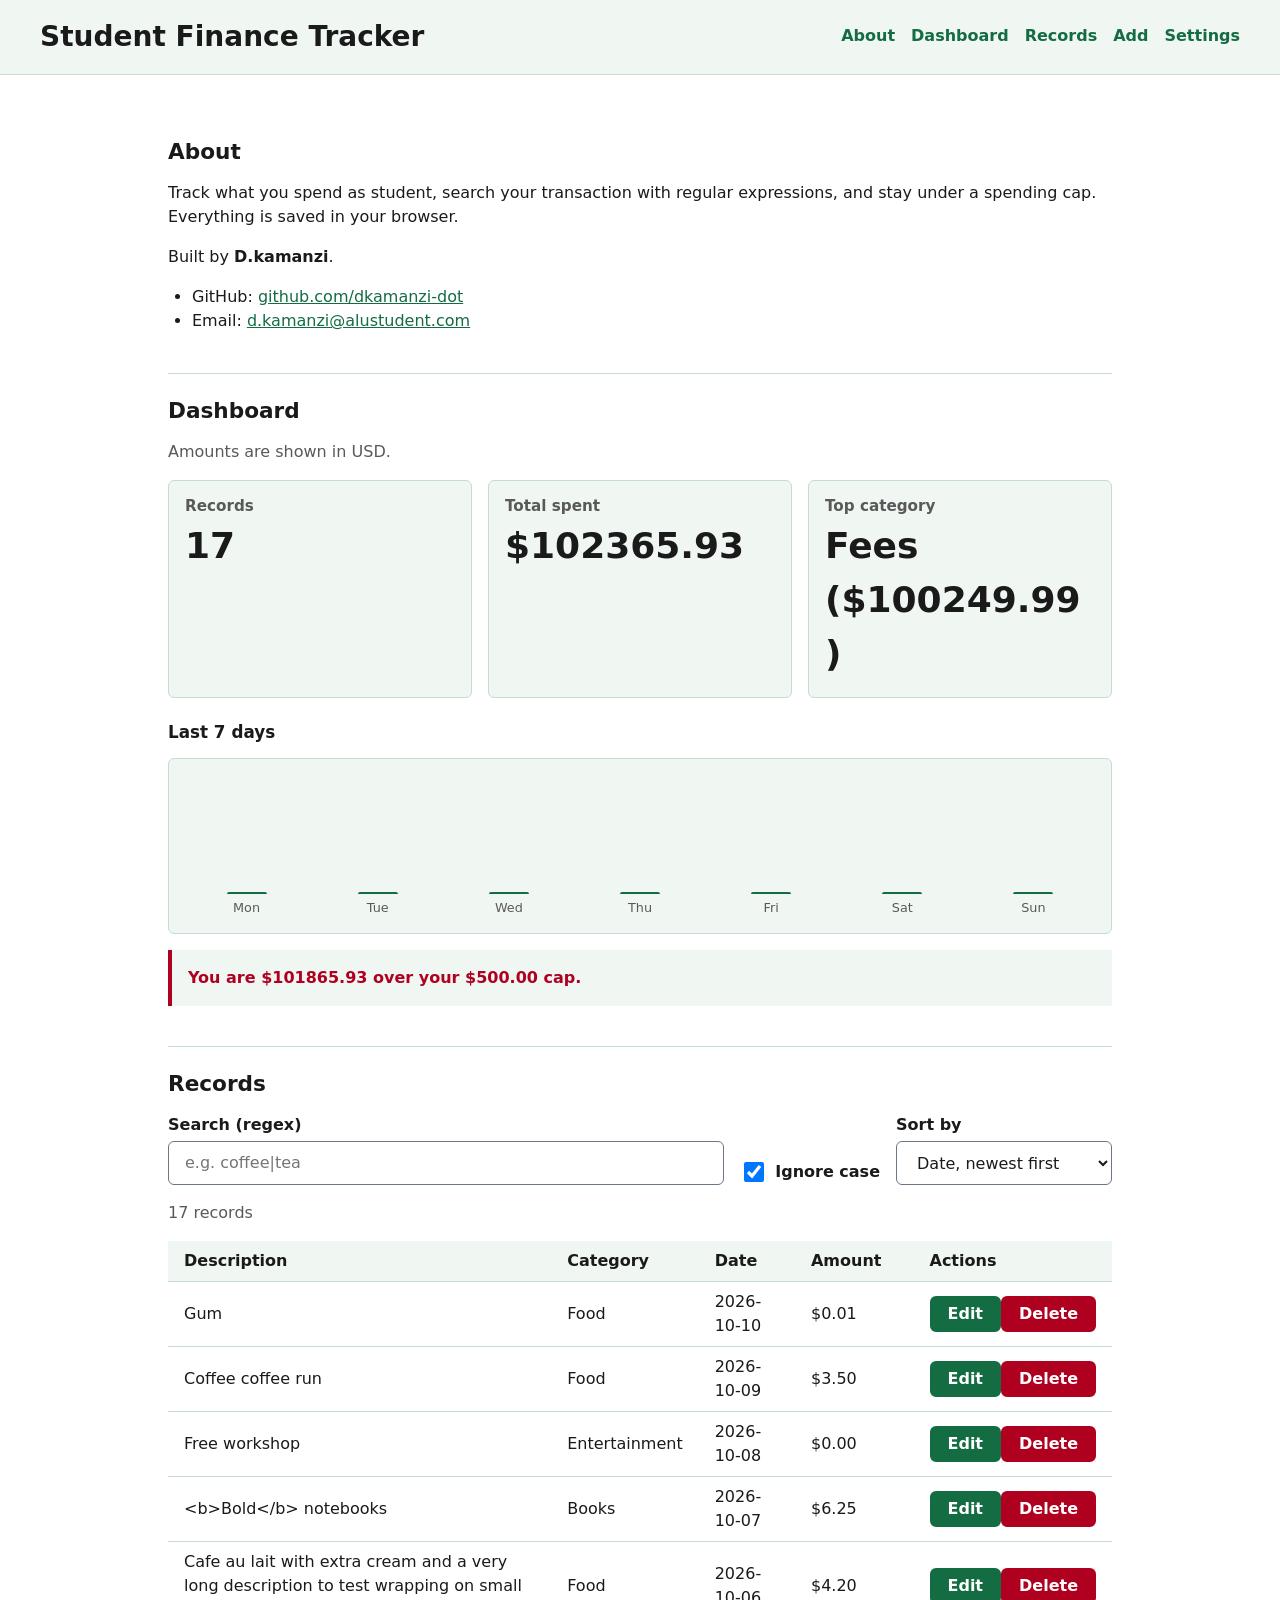
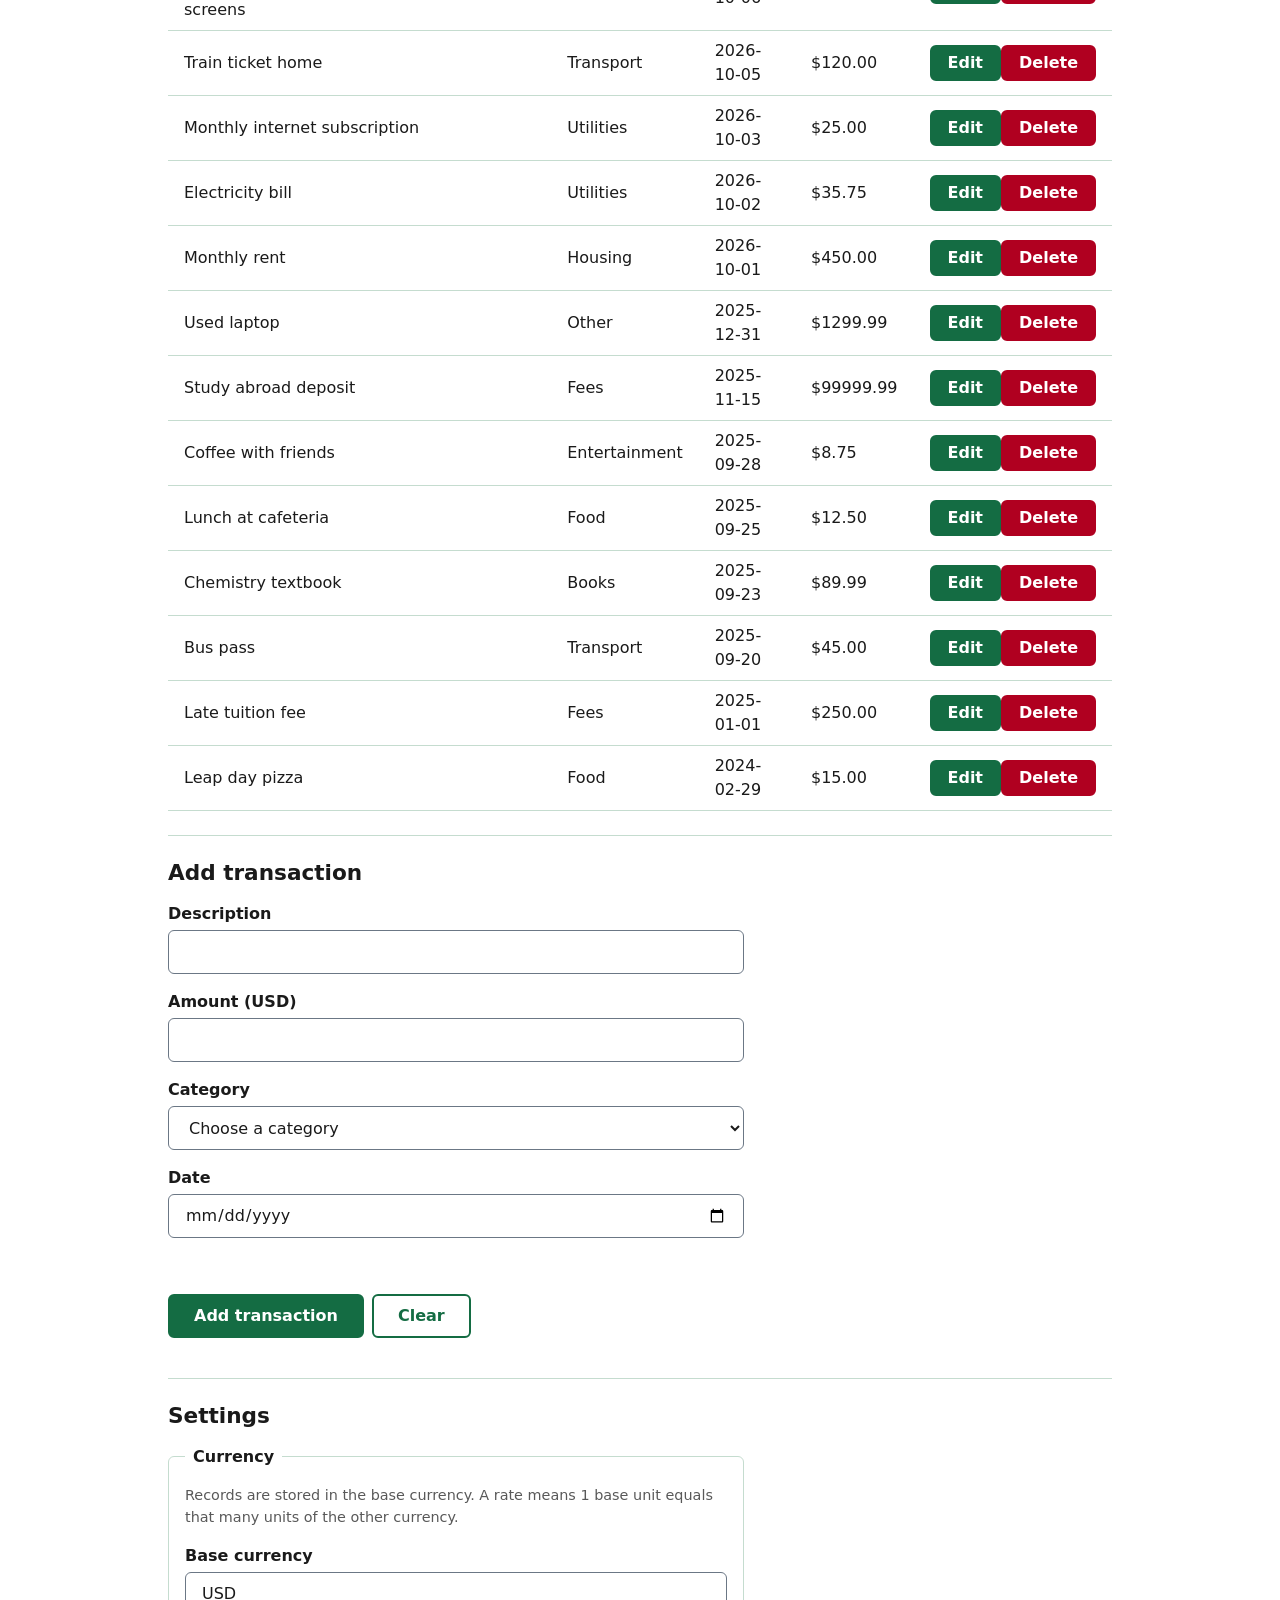
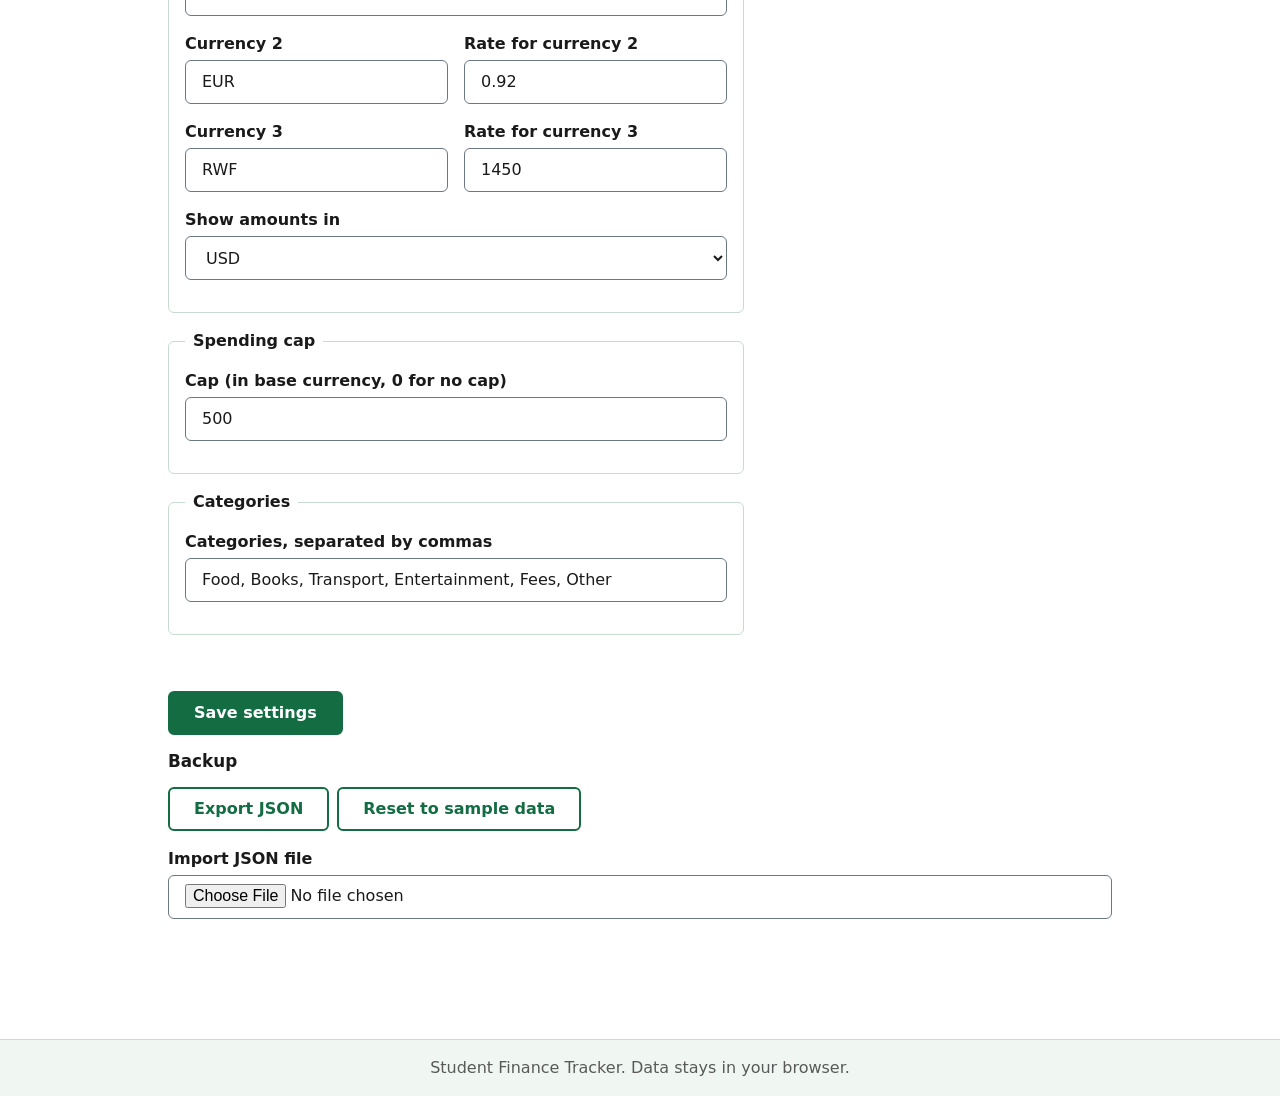
==== commit 08101d8b: "M7 – Polish & A11y Audit" ====
--- a/index.html
+++ b/index.html
@@ -27,11 +27,11 @@
       <section id="about" aria-labelledby="about-title">
         <h2 id="about-title">About</h2>
         <p>
-          Track what you spend as a student, search your transactions with
-          regular expressions, and stay under a spending cap. Everything is
-          saved in your browser.
+          Track what you spend as student, search your transaction with regular
+          expressions, and stay under a spending cap. Everything is saved in
+          your browser.
         </p>
-        <p>Built by <strong>Kamanzi Daniel Kenny</strong>.</p>
+        <p>Built by <strong>D.kamanzi</strong>.</p>
         <ul class="contact-list">
           <li>
             GitHub:
--- a/styles/main.css
+++ b/styles/main.css
@@ -3,10 +3,10 @@
   --text: #1a1a1a;
   --muted: #595959;
   --bg: #ffffff;
-  --surface: #f2f5f9;
-  --border: #c9d2de;
-  --primary: #0b5cad;
-  --primary-dark: #08457f;
+  --primary: #146c43;
+  --primary-dark: #0d4d30;
+  --surface: #f0f7f3;
+  --border: #c5dccf;
   --error: #b00020;
   --mark: #ffe066;
 
@@ -203,7 +203,17 @@
 .error {
   min-height: 0;
   margin: 0;
-  color: #7a4b00;
+  color: var(--error);
+  font-size: 0.9rem;
+}
+
+.error.warning { color: 7a4b00; }
+
+.error:empty { display: none; }
+
+.hint {
+  margin: 0 0 var(--space-3);
+  color: var(--muted);
   font-size: 0.9rem;
 }
 
@@ -215,6 +225,11 @@
 .form-status {
   min-height: 1.5rem;
   font-weight: 600;
+}
+
+.field-pair {
+  display: flex;
+  flex-direction: column;
 }
 
 .form-actions {
@@ -314,6 +329,8 @@
   background: var(--surface);
 }
 
+
+
 .cap-message.over {
   color: var(--error);
   border-left-color: var(--error);
@@ -326,7 +343,7 @@
   display: flex;
   flex-direction: column;
   align-items: center;
-  gap: var(--space-1)
+  gap: var(--space-1);
   min-width: 0;
 }
 
@@ -405,9 +422,34 @@
   content: none;
 }
 
+.records-table td.empty {
+  display: block;
+  color: var(--muted);
+  text-align: center;
+}
+.records-table tr.editing {
+  background: #fff8e1;
+  outline: 2px solid var(--primary);
+}
+.records-table tr.editing td {
+  flex-direction: column;
+  align-items: stretch;
+}
+
+.records-table tr.editing td.actions {
+  flex-direction: row;
+  align-items: center;
+}
+
 /* ---------- Tablet: 768px ---------- */
 @media (min-width: 768px) {
+  .bar-amount { display: block;}
   h1 { font-size: 1.75rem; }
+  .field-pair {
+    flex-direction: row;
+    gap: var(--space-3);
+  }
+  .field-pair .field { flex: 1; }
 
   .site-header {
     flex-direction: row;
@@ -494,11 +536,14 @@
 
   .stat-value {
     font-size: 2.25rem;
+    overflow-wrap: anywhere;
   }
 
   .chart {
     min-height: 11rem;
   }
+
+  .chart { --chart-h: 9rem; }
 }
 
 /* ---------- Reduced motion ---------- */
